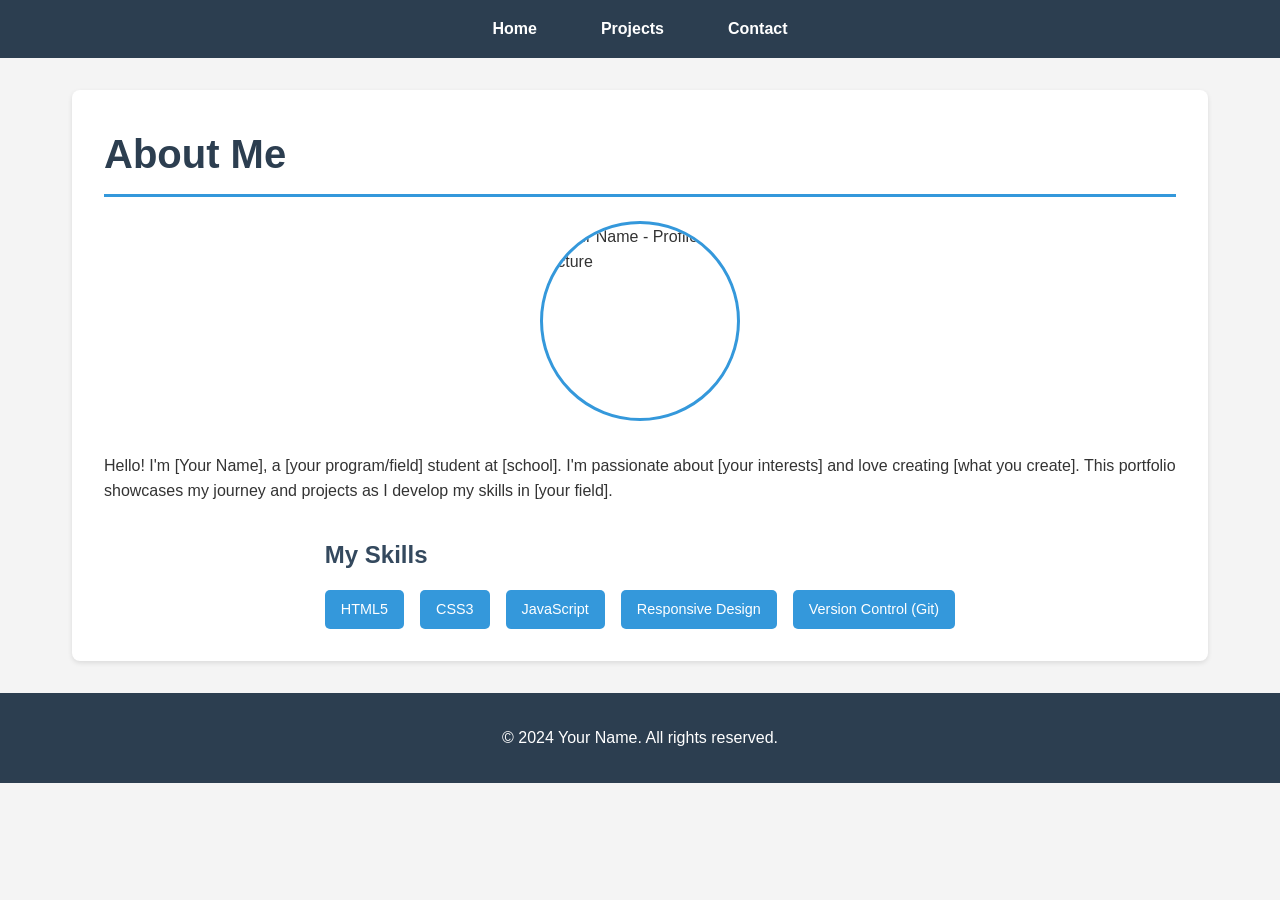
==== index.html @ 24d12c4f "update to all" ====
<!DOCTYPE html>
<html lang="en">
<head>
    <meta charset="UTF-8">
    <meta name="viewport" content="width=device-width, initial-scale=1.0">
    <title>Your Name - Portfolio</title>
    <link rel="stylesheet" href="style.css">
</head>
<body>
    <header>
        <nav>
            <ul>
                <li><a href="index.html">Home</a></li>
                <li><a href="projects.html">Projects</a></li>
                <li><a href="contact.html">Contact</a></li>
            </ul>
        </nav>
    </header>

    <main>
        <!-- About You Section -->
        <section id="about" class="about-section">
            <h1>About Me</h1>
            <div class="about-content">
                <!-- Image of you or something else -->
                <img src="images/profile.jpg" alt="Your Name - Profile Picture" class="profile-img">
                
                <!-- Paragraph about you -->
                <div class="bio">
                    <p>Hello! I'm [Your Name], a [your program/field] student at [school]. I'm passionate about [your interests] and love creating [what you create]. This portfolio showcases my journey and projects as I develop my skills in [your field].</p>
                </div>
                
                <!-- List of skills -->
                <div class="skills">
                    <h2>My Skills</h2>
                    <ul>
                        <li>HTML5</li>
                        <li>CSS3</li>
                        <li>JavaScript</li>
                        <li>Responsive Design</li>
                        <li>Version Control (Git)</li>
                        <!-- Add more skills -->
                    </ul>
                </div>
            </div>
        </section>
    </main>

    <footer>
        <p>&copy; 2024 Your Name. All rights reserved.</p>
    </footer>
</body>
</html>
---- style.css ----
/* ============================================
   COURSE PROJECT - PERSONAL PORTFOLIO WEBSITE
   COMP1002 - PHASE ONE
   
   Student Name: [Your Name]
   Date: [Current Date]
   
   CHALLENGES ENCOUNTERED:
   - [Describe any challenges you faced with layout, responsiveness, etc.]
   - [Mention any CSS properties that were tricky to implement]
   
   WHAT WENT WELL:
   - [Describe what was successful in your implementation]
   - [Mention which parts you're proud of]
   
   FUTURE IMPROVEMENTS FOR PHASE 2:
   - Add responsive design for mobile devices
   - Implement CSS Grid for more complex layouts
   - Add animations and transitions
   - Make form actually submit to a server
   - Add more interactive elements
   ============================================ */

/* --------------------
   GLOBAL STYLES (Element Selector)
   -------------------- */
* {
    margin: 0;
    padding: 0;
    box-sizing: border-box;
}

body {
    font-family: 'Arial', sans-serif;
    line-height: 1.6;
    color: #333;
    background-color: #f4f4f4;
}

/* --------------------
   HEADER & NAVIGATION (Class Selector)
   -------------------- */
header {
    background-color: #2c3e50;
    color: white;
    padding: 1rem 0;
    position: sticky;
    top: 0;
    z-index: 100;
}

nav ul {
    display: flex;
    justify-content: center;
    list-style: none;
    gap: 2rem;
}

nav a {
    color: white;
    text-decoration: none;
    font-weight: bold;
    padding: 0.5rem 1rem;
    transition: color 0.3s ease;
}

/* Pseudo-class Selector */
nav a:hover {
    color: #3498db;
    border-bottom: 2px solid #3498db;
}

/* --------------------
   MAIN CONTENT (ID Selector)
   -------------------- */
main {
    max-width: 1200px;
    margin: 2rem auto;
    padding: 0 2rem;
}

section {
    background-color: white;
    padding: 2rem;
    border-radius: 8px;
    box-shadow: 0 2px 5px rgba(0,0,0,0.1);
    margin-bottom: 2rem;
}

h1 {
    color: #2c3e50;
    margin-bottom: 1.5rem;
    font-size: 2.5rem;
    border-bottom: 3px solid #3498db;
    padding-bottom: 0.5rem;
}

h2 {
    color: #34495e;
    margin-bottom: 1rem;
}

/* --------------------
   ABOUT SECTION (Descendant Selector)
   -------------------- */
.about-content {
    display: flex;
    flex-direction: column;
    align-items: center;
    gap: 2rem;
}

.profile-img {
    width: 200px;
    height: 200px;
    border-radius: 50%;
    object-fit: cover;
    border: 3px solid #3498db;
}

.skills ul {
    display: flex;
    flex-wrap: wrap;
    gap: 1rem;
    list-style: none;
    margin-top: 1rem;
}

.skills li {
    background-color: #3498db;
    color: white;
    padding: 0.5rem 1rem;
    border-radius: 5px;
    font-size: 0.9rem;
}

/* --------------------
   PROJECTS SECTION (Child Selector)
   -------------------- */
.projects-section > article {
    background-color: #f9f9f9;
    padding: 1.5rem;
    margin-bottom: 1.5rem;
    border-left: 4px solid #3498db;
    border-radius: 0 8px 8px 0;
}

.project-link {
    display: inline-block;
    background-color: #2c3e50;
    color: white;
    text-decoration: none;
    padding: 0.5rem 1rem;
    margin-top: 1rem;
    border-radius: 5px;
    transition: background-color 0.3s ease;
}

.project-link:hover {
    background-color: #3498db;
}

/* --------------------
   CONTACT FORM (Attribute Selector)
   -------------------- */
.contact-form {
    max-width: 600px;
    margin: 0 auto;
}

.form-group {
    margin-bottom: 1.5rem;
}

label {
    display: block;
    margin-bottom: 0.5rem;
    font-weight: bold;
    color: #2c3e50;
}

/* Attribute Selector */
input[type="text"],
input[type="email"],
textarea {
    width: 100%;
    padding: 0.8rem;
    border: 1px solid #ddd;
    border-radius: 4px;
    font-size: 1rem;
    transition: border-color 0.3s ease;
}

input[type="text"]:focus,
input[type="email"]:focus,
textarea:focus {
    outline: none;
    border-color: #3498db;
    box-shadow: 0 0 5px rgba(52,152,219,0.3);
}

.submit-btn {
    background-color: #3498db;
    color: white;
    padding: 1rem 2rem;
    border: none;
    border-radius: 5px;
    font-size: 1rem;
    font-weight: bold;
    cursor: pointer;
    transition: background-color 0.3s ease;
}

.submit-btn:hover {
    background-color: #2980b9;
}

/* --------------------
   FOOTER
   -------------------- */
footer {
    text-align: center;
    padding: 2rem;
    background-color: #2c3e50;
    color: white;
    margin-top: 2rem;
}

/* --------------------
   HELPER CLASSES
   -------------------- */
.text-center {
    text-align: center;
}

/* --------------------
   RESPONSIVE DESIGN (Basic)
   -------------------- */
@media (max-width: 768px) {
    nav ul {
        flex-direction: column;
        align-items: center;
        gap: 1rem;
    }
    
    .profile-img {
        width: 150px;
        height: 150px;
    }
    
    h1 {
        font-size: 2rem;
    }
}
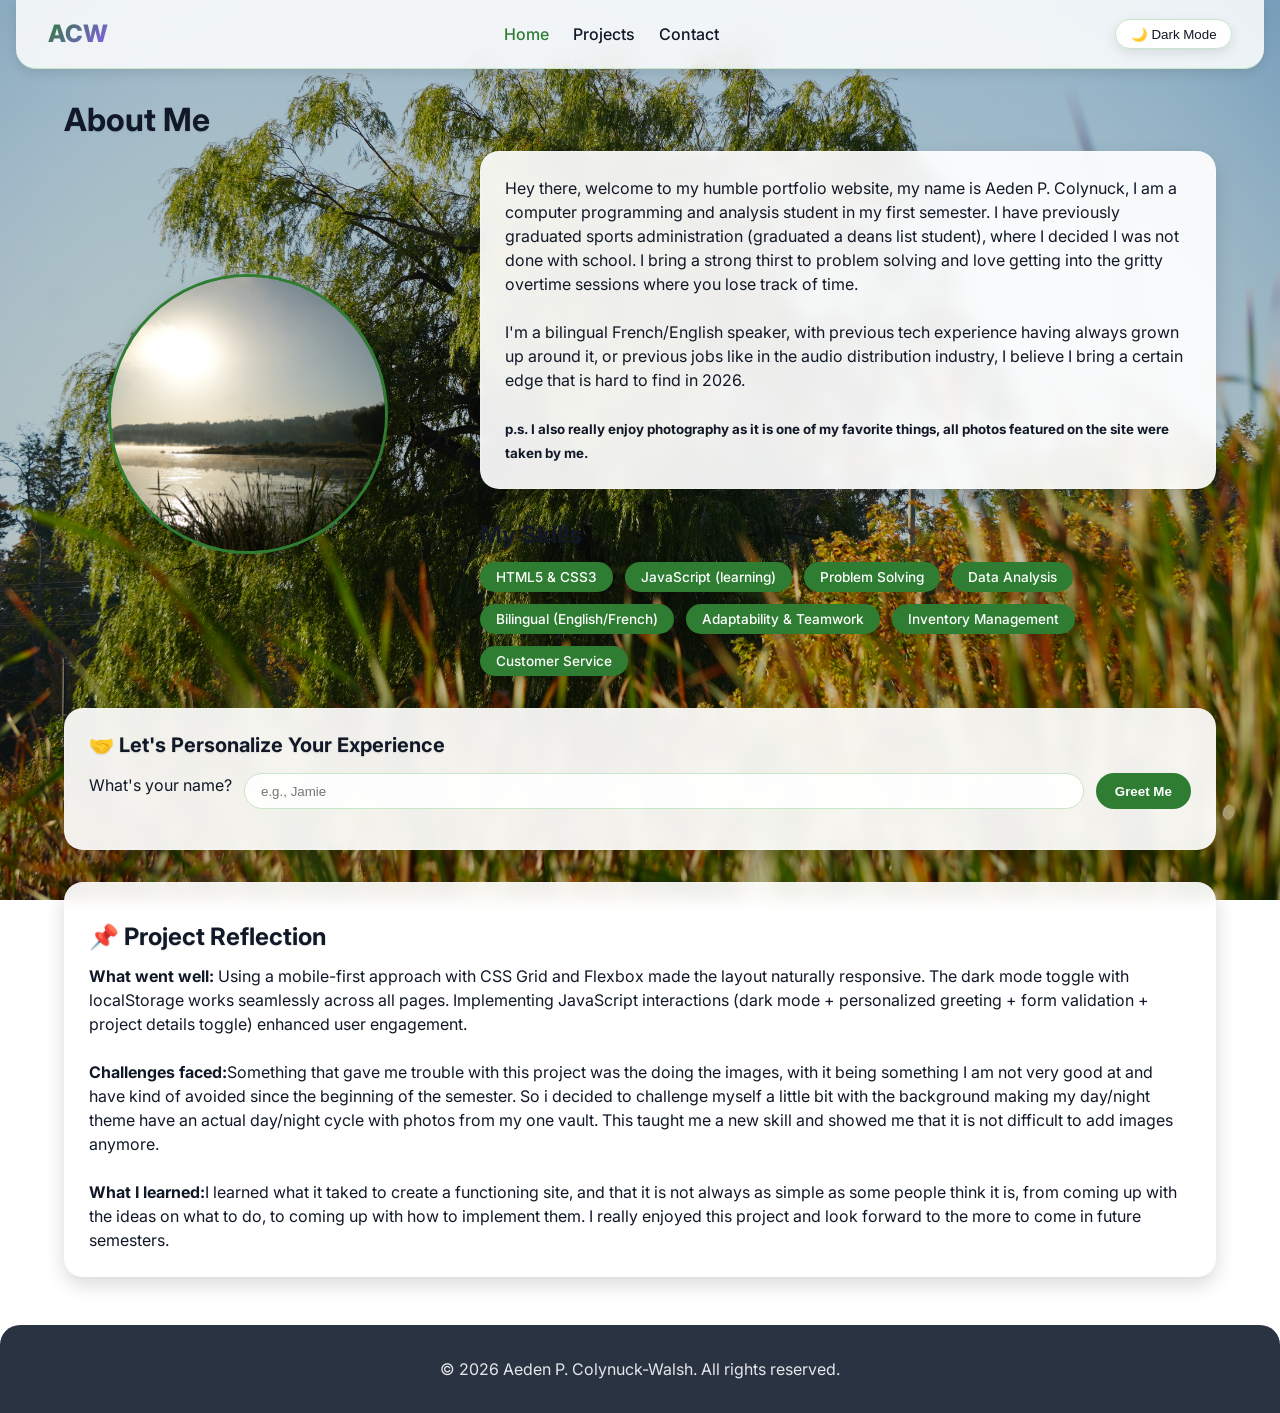
==== commit 327146e1: "Final version of Course project completed" ====
--- a/index.html
+++ b/index.html
@@ -2,52 +2,87 @@
 <html lang="en">
 <head>
     <meta charset="UTF-8">
-    <meta name="viewport" content="width=device-width, initial-scale=1.0">
-    <title>Your Name - Portfolio</title>
+    <meta name="viewport" content="width=device-width, initial-scale=1.0, viewport-fit=cover">
+    <meta name="description" content="Portfolio of Aeden P. Colynuck-Walsh - Computer Programming Student at Georgian College">
+    <title>Aeden Colynuck-Walsh | Portfolio</title>
     <link rel="stylesheet" href="style.css">
+    <link href="https://fonts.googleapis.com/css2?family=Inter:opsz,wght@14..32,300;400;600;700&display=swap" rel="stylesheet">
+    <script src="script.js" defer></script>
 </head>
 <body>
     <header>
-        <nav>
-            <ul>
-                <li><a href="index.html">Home</a></li>
+        <nav class="navbar">
+            <div class="logo">ACW</div>
+            <ul class="nav-links">
+                <li><a href="index.html" class="active">Home</a></li>
                 <li><a href="projects.html">Projects</a></li>
                 <li><a href="contact.html">Contact</a></li>
             </ul>
+            <button id="darkModeToggle" class="dark-mode-btn" aria-label="Toggle dark mode">🌙 Dark Mode</button>
         </nav>
     </header>
 
     <main>
-        <!-- About You Section -->
         <section id="about" class="about-section">
             <h1>About Me</h1>
-            <div class="about-content">
-                <!-- Image of you or something else -->
-                <img src="images/profile.jpg" alt="Your Name - Profile Picture" class="profile-img">
-                
-                <!-- Paragraph about you -->
-                <div class="bio">
-                    <p>Hello! I'm [Your Name], a [your program/field] student at [school]. I'm passionate about [your interests] and love creating [what you create]. This portfolio showcases my journey and projects as I develop my skills in [your field].</p>
+            <div class="about-grid">
+                <div class="profile-image-wrapper">
+                    <!-- Your profile image -->
+                    <img src="images/DSC03080.JPG" alt="Aeden Colynuck-Walsh - profile" class="profile-img">
                 </div>
-                
-                <!-- List of skills -->
-                <div class="skills">
-                    <h2>My Skills</h2>
-                    <ul>
-                        <li>HTML5</li>
-                        <li>CSS3</li>
-                        <li>JavaScript</li>
-                        <li>Responsive Design</li>
-                        <li>Version Control (Git)</li>
-                        <!-- Add more skills -->
-                    </ul>
+                <div class="bio-skills">
+                    <div class="bio">
+                        <p>Hey there, welcome to my humble portfolio website, my name is Aeden P. Colynuck, I am a computer programming and analysis student in my first semester. I have previously graduated sports administration (graduated a deans list student), where I decided I was not done with school. I bring a strong thirst to problem solving and love getting into the gritty overtime sessions where you lose track of time.</p>
+                        <br>
+                        <p>I'm a bilingual French/English speaker, with previous tech experience having always grown up around it, or previous jobs like in the audio distribution industry, I believe I bring a certain edge that is hard to find in 2026.</p>
+                        <br>
+                        <p><strong><small>p.s. I also really enjoy photography as it is one of my favorite things, all photos featured on the site were taken by me.</small></strong></p>
+                    </div>
+                    <div class="skills">
+                        <h2>My Skills</h2>
+                        <ul class="skills-list">
+                            <li>HTML5 & CSS3</li>
+                            <li>JavaScript (learning)</li>
+                            <li>Problem Solving</li>
+                            <li>Data Analysis</li>
+                            <li>Bilingual (English/French)</li>
+                            <li>Adaptability & Teamwork</li>
+                            <li>Inventory Management</li>
+                            <li>Customer Service</li>
+                        </ul>
+                    </div>
                 </div>
+            </div>
+
+            <!-- JavaScript Interactivity #1: Personalized greeting -->
+            <div class="greeting-card">
+                <h3>🤝 Let's Personalize Your Experience</h3>
+                <div class="greeting-form">
+                    <label for="visitorName">What's your name?</label>
+                    <input type="text" id="visitorName" placeholder="e.g., Jamie">
+                    <button id="greetBtn" class="interactive-btn">Greet Me</button>
+                </div>
+                <p id="greetingMessage" class="greeting-message"></p>
+            </div>
+        </section>
+
+        <!-- Reflection Section (required) -->
+        <section id="reflection" class="reflection-section">
+            <h2>📌 Project Reflection</h2>
+            <div class="reflection-content">
+                <p><strong>What went well:</strong> Using a mobile-first approach with CSS Grid and Flexbox made the layout naturally responsive. The dark mode toggle with localStorage works seamlessly across all pages. Implementing JavaScript interactions (dark mode + personalized greeting + form validation + project details toggle) enhanced user engagement.</p>
+                <br>
+                <p><strong>Challenges faced:</strong>Something that gave me trouble with this project was the doing the images, with it being something I am not very good at and have kind of avoided since the beginning of the semester. So i decided to challenge myself a little bit with the background making my day/night theme have an actual day/night cycle with photos from my one vault. This taught me a new skill and showed me that it is not difficult to add images anymore.</p>
+                <br>
+                <p><strong>What I learned:</strong>I learned what it taked to create a functioning site, and that it is not always as simple as some people think it is, from coming up with the ideas on what to do, to coming up with how to implement them. I really enjoyed this project and look forward to the more to come in future semesters.</p>
             </div>
         </section>
     </main>
 
     <footer>
-        <p>&copy; 2024 Your Name. All rights reserved.</p>
+        <div class="footer-content">
+            <p>&copy; 2026 Aeden P. Colynuck-Walsh. All rights reserved.</p>
+        </div>
     </footer>
 </body>
 </html>
--- a/style.css
+++ b/style.css
@@ -1,254 +1,473 @@
-/* ============================================
-   COURSE PROJECT - PERSONAL PORTFOLIO WEBSITE
-   COMP1002 - PHASE ONE
-   
-   Student Name: [Your Name]
-   Date: [Current Date]
-   
-   CHALLENGES ENCOUNTERED:
-   - [Describe any challenges you faced with layout, responsiveness, etc.]
-   - [Mention any CSS properties that were tricky to implement]
-   
-   WHAT WENT WELL:
-   - [Describe what was successful in your implementation]
-   - [Mention which parts you're proud of]
-   
-   FUTURE IMPROVEMENTS FOR PHASE 2:
-   - Add responsive design for mobile devices
-   - Implement CSS Grid for more complex layouts
-   - Add animations and transitions
-   - Make form actually submit to a server
-   - Add more interactive elements
-   ============================================ */
-
-/* --------------------
-   GLOBAL STYLES (Element Selector)
-   -------------------- */
 * {
     margin: 0;
     padding: 0;
     box-sizing: border-box;
 }
 
+:root {
+    --text-primary: #111827;
+    --text-secondary: #2d3e2d;
+    --card-bg: rgba(255, 255, 255, 0.92);
+    --nav-bg: rgba(255, 255, 255, 0.85);
+    --nav-border: #c8e6c9;
+    --accent: #2e7d32;
+    --accent-hover: #1b5e20;
+    --footer-bg: rgba(31, 41, 55, 0.95);
+    --footer-text: #e5e7eb;
+    --shadow-sm: 0 4px 12px rgba(0,0,0,0.1);
+    --shadow-md: 0 8px 20px rgba(0,0,0,0.15);
+    --border-radius: 1.2rem;
+    --transition: all 0.2s ease;
+    --bg-transition: background-image 1s ease-in-out;
+}
+
+body.dark {
+    --text-primary: #f1f5f9;
+    --text-secondary: #d9c8ff;
+    --card-bg: rgba(30, 41, 59, 0.92);
+    --nav-bg: rgba(30, 41, 59, 0.85);
+    --nav-border: #4a1d6d;
+    --accent: #6a1b9a;
+    --accent-hover: #7b1fa2;
+    --footer-bg: rgba(2, 6, 23, 0.95);
+    --footer-text: #94a3b8;
+}
+
 body {
-    font-family: 'Arial', sans-serif;
-    line-height: 1.6;
-    color: #333;
-    background-color: #f4f4f4;
-}
-
-/* --------------------
-   HEADER & NAVIGATION (Class Selector)
-   -------------------- */
-header {
-    background-color: #2c3e50;
-    color: white;
-    padding: 1rem 0;
+    font-family: 'Inter', sans-serif;
+    background-image: url('images/Day-Tree.JPG');
+    background-size: cover;
+    background-position: center;
+    background-attachment: fixed;
+    color: var(--text-primary);
+    line-height: 1.5;
+    transition: var(--bg-transition), color 0.2s;
+    position: relative;
+}
+
+body::before {
+    content: '';
+    position: fixed;
+    top: 0;
+    left: 0;
+    width: 100%;
+    height: 100%;
+    background-color: rgba(0, 0, 0, 0.2);
+    z-index: -1;
+    pointer-events: none;
+    transition: background-color 1s ease;
+}
+
+body.dark {
+    background-image: url('images/Night-Tree.png');
+}
+
+body.dark::before {
+    background-color: rgba(0, 0, 0, 0.5);
+}
+
+h1, h2, h3 {
+    font-weight: 700;
+    line-height: 1.2;
+    margin-bottom: 0.75rem;
+    text-shadow: 0 1px 2px rgba(0,0,0,0.1);
+}
+h1 { font-size: 2rem; }
+h2 { font-size: 1.5rem; margin-top: 1rem; }
+h3 { font-size: 1.25rem; }
+
+.navbar {
+    display: flex;
+    justify-content: space-between;
+    align-items: center;
+    flex-wrap: wrap;
+    padding: 1rem 1.5rem;
+    background: var(--nav-bg);
+    backdrop-filter: blur(12px);
+    border-bottom: 1px solid var(--nav-border);
+    border-radius: 0 0 20px 20px;
+    margin: 0 1rem;
+    box-shadow: var(--shadow-sm);
     position: sticky;
     top: 0;
     z-index: 100;
-}
-
-nav ul {
-    display: flex;
-    justify-content: center;
+    transition: background 0.3s, backdrop-filter 0.3s;
+}
+
+.logo {
+    font-size: 1.5rem;
+    font-weight: 800;
+    background: linear-gradient(135deg, var(--accent), #8b5cf6);
+    -webkit-background-clip: text;
+    background-clip: text;
+    color: transparent;
+}
+
+.nav-links {
+    display: flex;
+    gap: 1.5rem;
     list-style: none;
-    gap: 2rem;
-}
-
-nav a {
+}
+
+.nav-links a {
+    text-decoration: none;
+    font-weight: 500;
+    color: var(--text-primary);
+    transition: var(--transition);
+}
+
+.nav-links a:hover, .nav-links a.active {
+    color: var(--accent);
+}
+
+.dark-mode-btn {
+    background: var(--card-bg);
+    border: 1px solid var(--nav-border);
+    padding: 0.4rem 0.9rem;
+    border-radius: 2rem;
+    cursor: pointer;
+    font-weight: 500;
+    color: var(--text-primary);
+    transition: var(--transition);
+    box-shadow: var(--shadow-sm);
+}
+
+.dark-mode-btn:hover {
+    background: var(--accent);
     color: white;
-    text-decoration: none;
-    font-weight: bold;
-    padding: 0.5rem 1rem;
-    transition: color 0.3s ease;
-}
-
-/* Pseudo-class Selector */
-nav a:hover {
-    color: #3498db;
-    border-bottom: 2px solid #3498db;
-}
-
-/* --------------------
-   MAIN CONTENT (ID Selector)
-   -------------------- */
+    border-color: var(--accent);
+}
+
 main {
     max-width: 1200px;
     margin: 2rem auto;
-    padding: 0 2rem;
-}
-
-section {
-    background-color: white;
-    padding: 2rem;
-    border-radius: 8px;
-    box-shadow: 0 2px 5px rgba(0,0,0,0.1);
+    padding: 0 1.5rem;
+}
+
+/* About section – only .bio has a bubble */
+.about-grid {
+    display: grid;
+    grid-template-columns: 1fr;
+    gap: 2rem;
     margin-bottom: 2rem;
-}
-
-h1 {
-    color: #2c3e50;
-    margin-bottom: 1.5rem;
-    font-size: 2.5rem;
-    border-bottom: 3px solid #3498db;
-    padding-bottom: 0.5rem;
-}
-
-h2 {
-    color: #34495e;
-    margin-bottom: 1rem;
-}
-
-/* --------------------
-   ABOUT SECTION (Descendant Selector)
-   -------------------- */
-.about-content {
-    display: flex;
-    flex-direction: column;
-    align-items: center;
-    gap: 2rem;
+    background: transparent;
+    backdrop-filter: none;
+    box-shadow: none;
+    padding: 0;
+}
+
+.profile-image-wrapper {
+    background: transparent;
+    backdrop-filter: none;
+    box-shadow: none;
+    padding: 0;
+    text-align: center;
 }
 
 .profile-img {
-    width: 200px;
-    height: 200px;
+    width: 100%;
+    max-width: 280px;
     border-radius: 50%;
     object-fit: cover;
-    border: 3px solid #3498db;
-}
-
-.skills ul {
+    aspect-ratio: 1 / 1;
+    margin: 0 auto;
+    display: block;
+    box-shadow: var(--shadow-md);
+    border: 3px solid var(--accent);
+}
+
+.bio-skills {
+    display: flex;
+    flex-direction: column;
+    gap: 1rem;
+    background: transparent;
+    backdrop-filter: none;
+    box-shadow: none;
+    padding: 0;
+}
+
+.bio {
+    background: var(--card-bg);
+    backdrop-filter: blur(8px);
+    border-radius: var(--border-radius);
+    padding: 1.5rem;
+    margin-bottom: 1rem;
+    box-shadow: var(--shadow-md);
+    border: 1px solid rgba(255,255,255,0.2);
+}
+
+.skills {
+    background: transparent;
+    backdrop-filter: none;
+    box-shadow: none;
+    padding: 0;
+}
+
+.skills h2 {
+    margin-top: 0;
+}
+
+.skills-list {
+    list-style: none;
     display: flex;
     flex-wrap: wrap;
-    gap: 1rem;
-    list-style: none;
+    gap: 0.75rem;
+    margin-top: 0.5rem;
+}
+
+.skills-list li {
+    background: var(--accent);
+    color: white;
+    padding: 0.3rem 1rem;
+    border-radius: 2rem;
+    font-size: 0.85rem;
+    font-weight: 500;
+    box-shadow: var(--shadow-sm);
+}
+
+/* Bubbles for other sections (greeting, projects, contact, reflection) */
+.greeting-card,
+.project-card,
+.contact-section,
+.reflection-section,
+.contact-info {
+    background: var(--card-bg);
+    backdrop-filter: blur(8px);
+    border-radius: var(--border-radius);
+    padding: 1.5rem;
+    margin-bottom: 2rem;
+    box-shadow: var(--shadow-md);
+    border: 1px solid rgba(255,255,255,0.2);
+    transition: all 0.3s ease;
+}
+
+/* Project cards grid */
+.projects-grid {
+    display: grid;
+    grid-template-columns: 1fr;
+    gap: 1.5rem;
+    margin: 1.5rem 0;
+}
+
+.project-card {
+    margin-bottom: 0;
+    display: flex;
+    flex-direction: column;
+    gap: 0.5rem;
+}
+
+.project-details {
+    margin-top: 0.75rem;
+    padding: 0.75rem;
+    background: rgba(0,0,0,0.1);
+    border-radius: 0.75rem;
+    backdrop-filter: blur(4px);
+}
+
+.hidden {
+    display: none;
+}
+
+.project-link {
+    color: var(--accent);
+    text-decoration: none;
+    font-weight: 500;
+}
+
+.tech-stack {
+    font-size: 0.85rem;
+    color: var(--text-secondary);
+}
+
+.details-btn {
+    align-self: flex-start;
+    margin-top: 0.5rem;
+    background: #475569;
+}
+
+/* Contact form */
+.contact-form {
+    display: flex;
+    flex-direction: column;
+    gap: 1.2rem;
+    margin-top: 1.5rem;
+}
+
+.form-group {
+    display: flex;
+    flex-direction: column;
+    gap: 0.3rem;
+}
+
+.form-group label {
+    font-weight: 600;
+}
+
+.form-group input, .form-group textarea {
+    padding: 0.7rem;
+    border-radius: 0.75rem;
+    border: 1px solid var(--nav-border);
+    background: var(--card-bg);
+    color: var(--text-primary);
+    font-family: inherit;
+    backdrop-filter: blur(4px);
+}
+
+.submit-btn {
+    background: var(--accent);
+    border: none;
+    color: white;
+    padding: 0.6rem 1.2rem;
+    border-radius: 2rem;
+    cursor: pointer;
+    font-weight: 600;
+    transition: var(--transition);
+    width: fit-content;
+}
+
+.submit-btn:hover {
+    background: var(--accent-hover);
+    transform: scale(0.98);
+}
+
+.form-feedback {
     margin-top: 1rem;
-}
-
-.skills li {
-    background-color: #3498db;
+    font-weight: 500;
+    padding: 0.5rem;
+    border-radius: 0.75rem;
+}
+
+.success-feedback {
+    background: #10b98120;
+    color: #10b981;
+    border-left: 4px solid #10b981;
+}
+
+.error-feedback {
+    background: #ef444420;
+    color: #ef4444;
+    border-left: 4px solid #ef4444;
+}
+
+/* Greeting card specific */
+.greeting-form {
+    display: flex;
+    flex-wrap: wrap;
+    justify-content: center;
+    gap: 0.75rem;
+    margin: 1rem 0;
+}
+
+.greeting-form input {
+    padding: 0.6rem 1rem;
+    border-radius: 2rem;
+    border: 1px solid var(--nav-border);
+    background: var(--card-bg);
+    color: var(--text-primary);
+    flex: 1;
+    min-width: 180px;
+}
+
+.interactive-btn {
+    background: var(--accent);
+    border: none;
     color: white;
-    padding: 0.5rem 1rem;
-    border-radius: 5px;
-    font-size: 0.9rem;
-}
-
-/* --------------------
-   PROJECTS SECTION (Child Selector)
-   -------------------- */
-.projects-section > article {
-    background-color: #f9f9f9;
-    padding: 1.5rem;
-    margin-bottom: 1.5rem;
-    border-left: 4px solid #3498db;
-    border-radius: 0 8px 8px 0;
-}
-
-.project-link {
-    display: inline-block;
-    background-color: #2c3e50;
+    padding: 0.6rem 1.2rem;
+    border-radius: 2rem;
+    cursor: pointer;
+    font-weight: 600;
+    transition: var(--transition);
+}
+
+.interactive-btn:hover {
+    background: var(--accent-hover);
+    transform: scale(0.98);
+}
+
+.greeting-message {
+    font-size: 1.1rem;
+    margin-top: 1rem;
+    font-weight: 500;
+}
+
+/* Footer */
+footer {
+    background: var(--footer-bg);
+    color: var(--footer-text);
+    text-align: center;
+    padding: 2rem 1rem;
+    margin-top: 3rem;
+    backdrop-filter: blur(8px);
+    border-radius: 20px 20px 0 0;
+}
+
+.footer-content {
+    max-width: 1200px;
+    margin: 0 auto;
+}
+
+/* Back to Top Button */
+.back-to-top {
+    position: fixed;
+    bottom: 2rem;
+    right: 1.5rem;
+    width: 48px;
+    height: 48px;
+    border-radius: 50%;
+    background-color: var(--accent);
     color: white;
-    text-decoration: none;
-    padding: 0.5rem 1rem;
-    margin-top: 1rem;
-    border-radius: 5px;
-    transition: background-color 0.3s ease;
-}
-
-.project-link:hover {
-    background-color: #3498db;
-}
-
-/* --------------------
-   CONTACT FORM (Attribute Selector)
-   -------------------- */
-.contact-form {
-    max-width: 600px;
-    margin: 0 auto;
-}
-
-.form-group {
-    margin-bottom: 1.5rem;
-}
-
-label {
-    display: block;
-    margin-bottom: 0.5rem;
+    border: none;
+    cursor: pointer;
+    font-size: 1.5rem;
     font-weight: bold;
-    color: #2c3e50;
-}
-
-/* Attribute Selector */
-input[type="text"],
-input[type="email"],
-textarea {
-    width: 100%;
-    padding: 0.8rem;
-    border: 1px solid #ddd;
-    border-radius: 4px;
-    font-size: 1rem;
-    transition: border-color 0.3s ease;
-}
-
-input[type="text"]:focus,
-input[type="email"]:focus,
-textarea:focus {
-    outline: none;
-    border-color: #3498db;
-    box-shadow: 0 0 5px rgba(52,152,219,0.3);
-}
-
-.submit-btn {
-    background-color: #3498db;
-    color: white;
-    padding: 1rem 2rem;
-    border: none;
-    border-radius: 5px;
-    font-size: 1rem;
-    font-weight: bold;
-    cursor: pointer;
-    transition: background-color 0.3s ease;
-}
-
-.submit-btn:hover {
-    background-color: #2980b9;
-}
-
-/* --------------------
-   FOOTER
-   -------------------- */
-footer {
-    text-align: center;
-    padding: 2rem;
-    background-color: #2c3e50;
-    color: white;
-    margin-top: 2rem;
-}
-
-/* --------------------
-   HELPER CLASSES
-   -------------------- */
-.text-center {
-    text-align: center;
-}
-
-/* --------------------
-   RESPONSIVE DESIGN (Basic)
-   -------------------- */
+    display: none;
+    align-items: center;
+    justify-content: center;
+    box-shadow: 0 4px 10px rgba(0,0,0,0.2);
+    transition: var(--transition);
+    z-index: 1000;
+}
+
+.back-to-top:hover {
+    background-color: var(--accent-hover);
+    transform: translateY(-3px);
+}
+
 @media (max-width: 768px) {
-    nav ul {
-        flex-direction: column;
+    .back-to-top {
+        bottom: 1rem;
+        right: 1rem;
+        width: 42px;
+        height: 42px;
+        font-size: 1.2rem;
+    }
+    .navbar {
+        margin: 0 0.5rem;
+        padding: 0.8rem 1rem;
+    }
+}
+
+@media (min-width: 768px) {
+    .about-grid {
+        grid-template-columns: 1fr 2fr;
         align-items: center;
-        gap: 1rem;
-    }
-    
-    .profile-img {
-        width: 150px;
-        height: 150px;
-    }
-    
-    h1 {
-        font-size: 2rem;
+    }
+    .projects-grid {
+        grid-template-columns: repeat(auto-fit, minmax(300px, 1fr));
+    }
+    .greeting-form {
+        flex-wrap: nowrap;
+    }
+    .navbar {
+        padding: 1rem 2rem;
+    }
+}
+
+@media (min-width: 1024px) {
+    .about-grid {
+        gap: 3rem;
+    }
+    .projects-grid {
+        grid-template-columns: repeat(2, 1fr);
     }
 }
